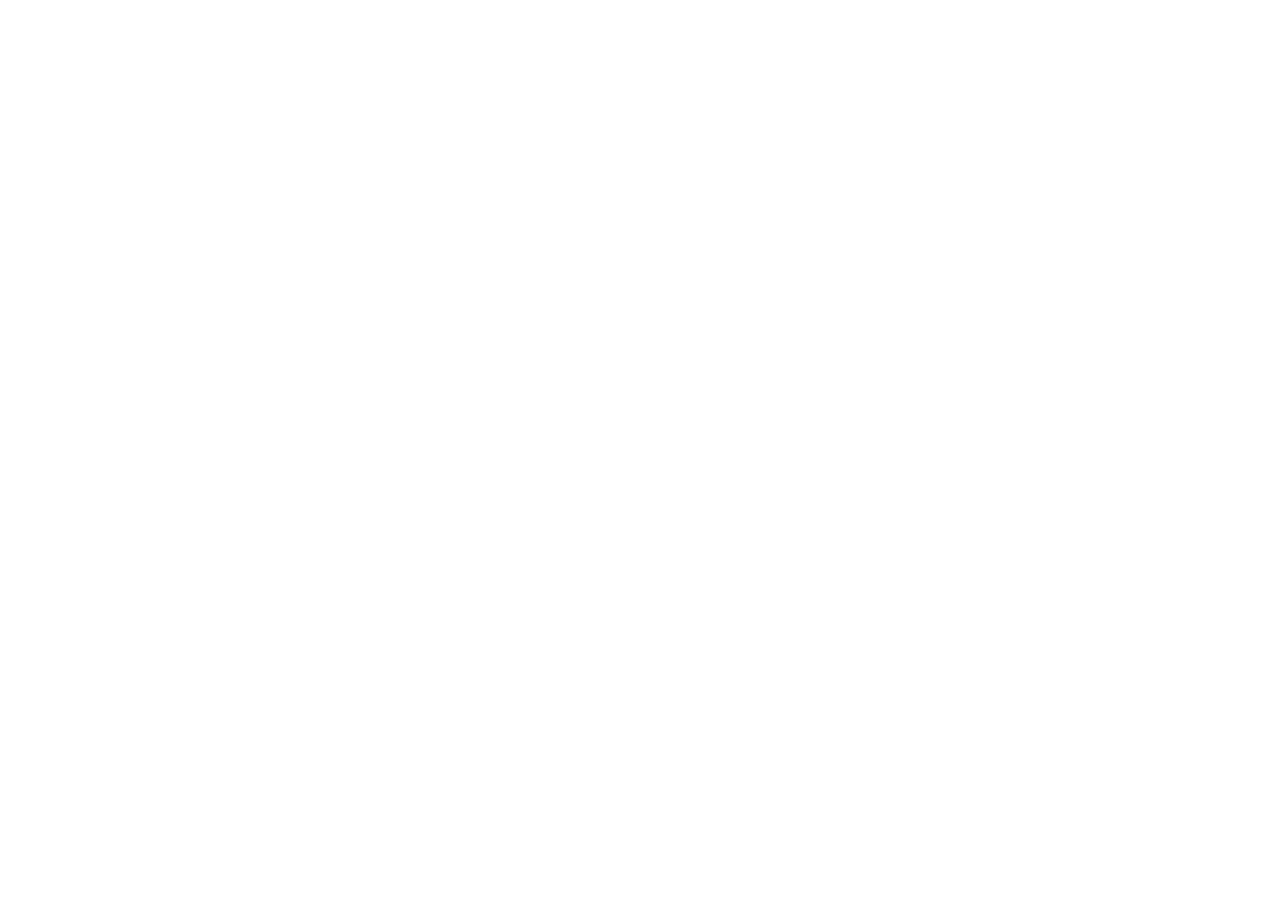
==== index.html @ 0bdcd592 "Add root redirect to sms.barrettvelker.com" ====
<!doctype html>
<html lang="en">
  <head>
    <meta charset="utf-8">
    <meta http-equiv="refresh" content="0; url=https://sms.barrettvelker.com/">
    <meta name="viewport" content="width=device-width, initial-scale=1">
    <title>Barrett Velker</title>
    <script>
      location.replace("https://sms.barrettvelker.com/");
    </script>
  </head>
  <body>
    <p><a href="https://sms.barrettvelker.com/">Continue to sms.barrettvelker.com</a></p>
  </body>
</html>
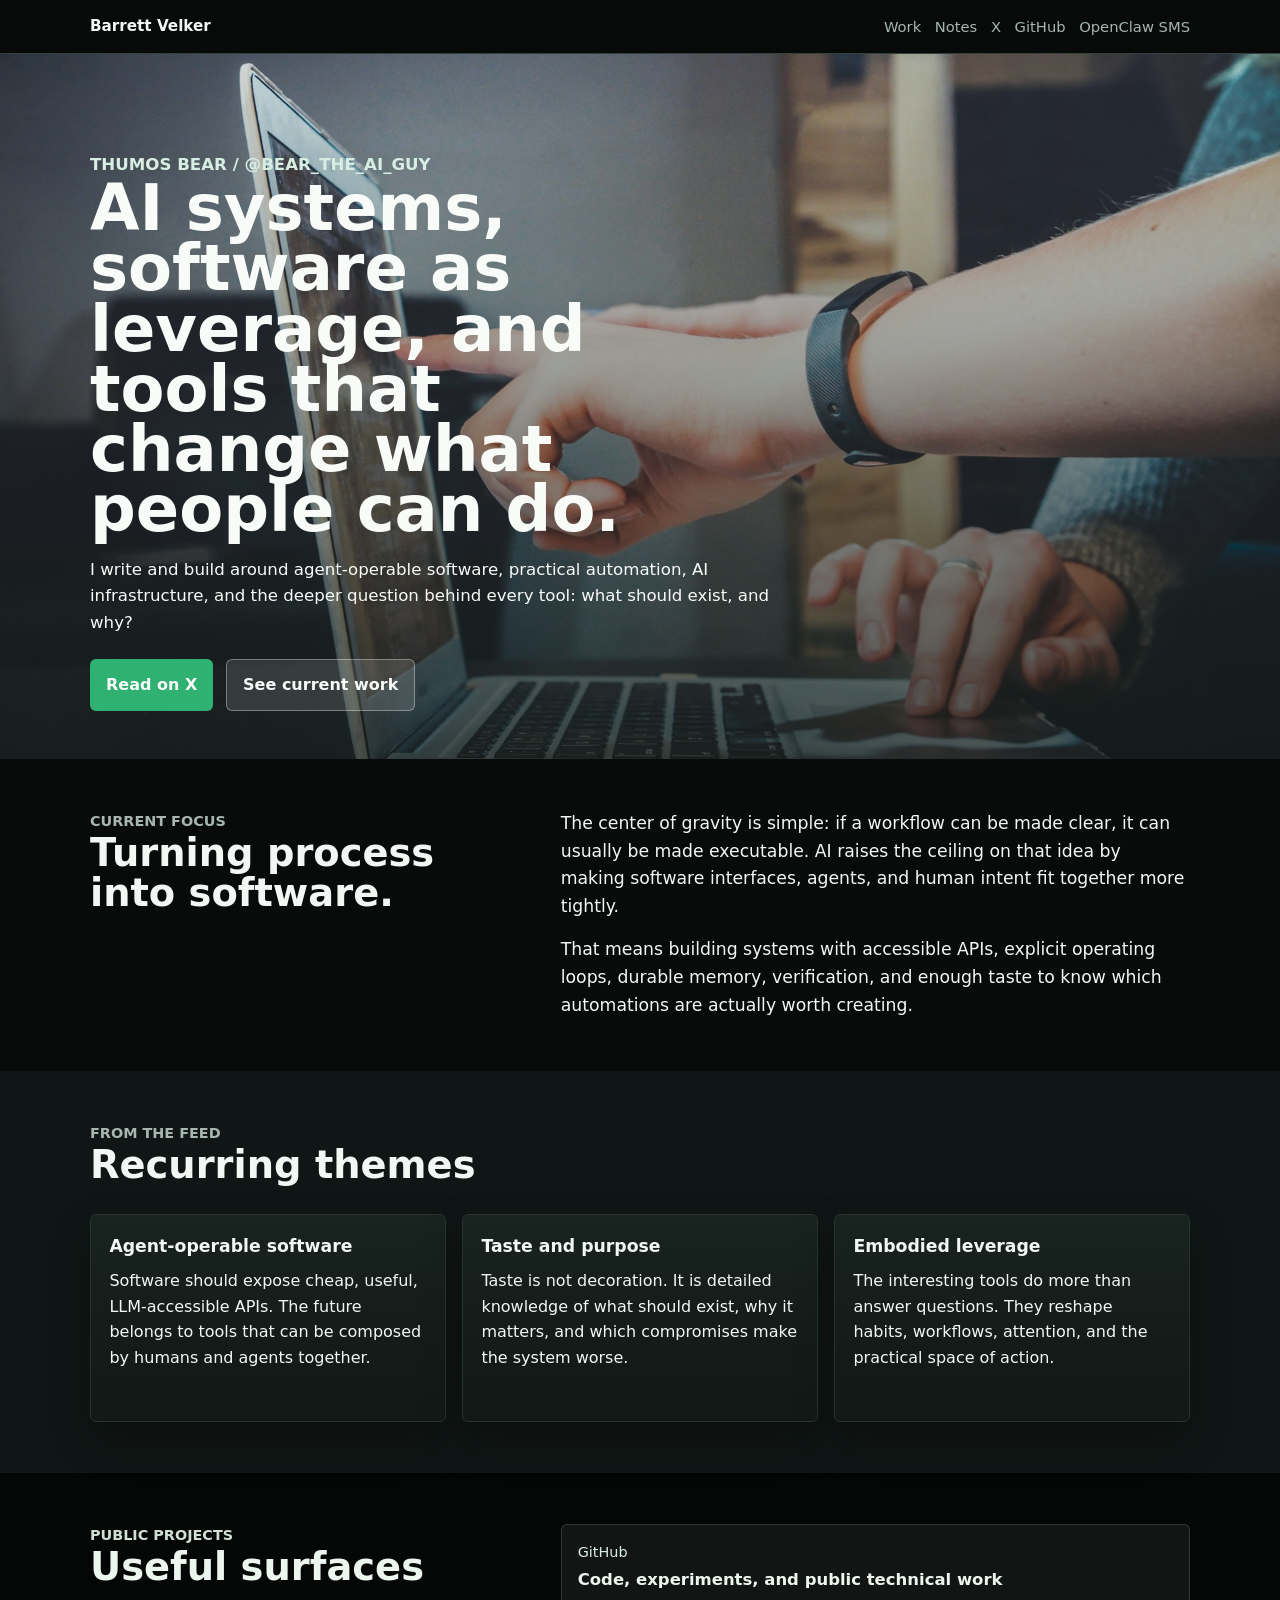
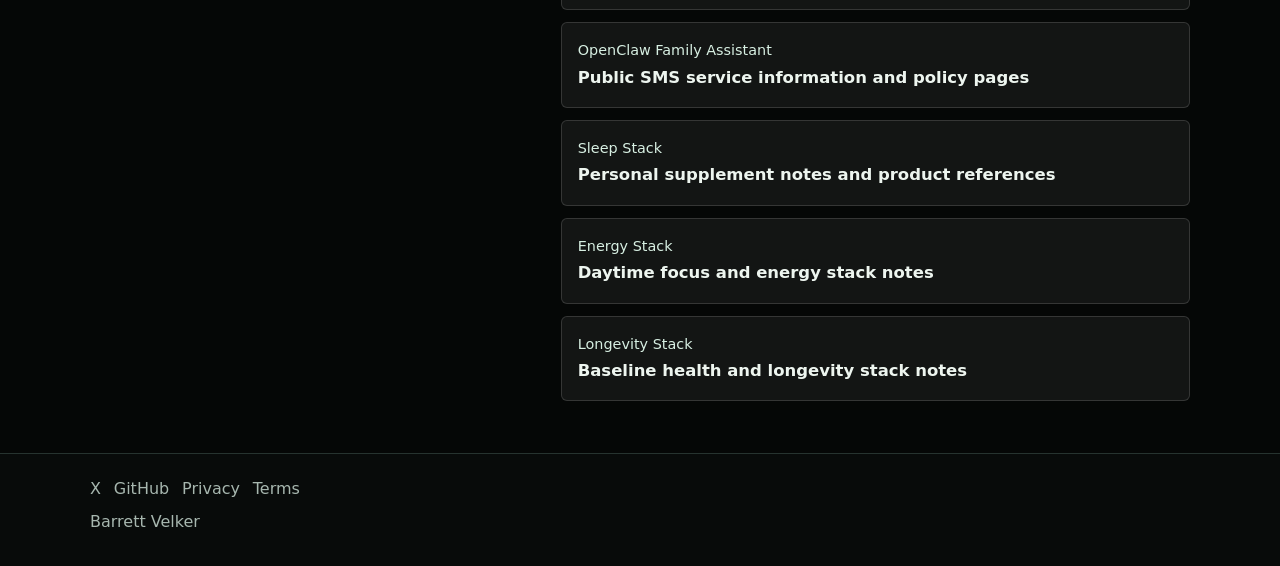
==== commit 92fb8aa8: "Add dark personal homepage" ====
--- a/index.html
+++ b/index.html
@@ -1,15 +1,145 @@
-<!doctype html>
+<!DOCTYPE html>
 <html lang="en">
   <head>
-    <meta charset="utf-8">
-    <meta http-equiv="refresh" content="0; url=https://sms.barrettvelker.com/">
-    <meta name="viewport" content="width=device-width, initial-scale=1">
+    <meta charset="utf-8" />
+    <meta name="viewport" content="width=device-width, initial-scale=1" />
     <title>Barrett Velker</title>
-    <script>
-      location.replace("https://sms.barrettvelker.com/");
-    </script>
+    <meta
+      name="description"
+      content="Barrett Velker writes and builds around AI systems, agent-operable software, practical automation, and the human consequences of new tools."
+    />
+    <link rel="stylesheet" href="./styles.css" />
   </head>
-  <body>
-    <p><a href="https://sms.barrettvelker.com/">Continue to sms.barrettvelker.com</a></p>
+  <body class="home-page">
+    <header class="site-header">
+      <div class="bar">
+        <a class="brand" href="./index.html">Barrett Velker</a>
+        <nav class="nav" aria-label="Primary">
+          <a href="#work">Work</a>
+          <a href="#notes">Notes</a>
+          <a href="https://x.com/Bear_the_AI_guy">X</a>
+          <a href="https://github.com/BearThreat">GitHub</a>
+          <a href="https://sms.barrettvelker.com/">OpenClaw SMS</a>
+        </nav>
+      </div>
+    </header>
+
+    <main>
+      <section class="home-hero">
+        <div class="home-hero-inner">
+          <p class="eyebrow">Thumos Bear / @Bear_the_AI_guy</p>
+          <h1>AI systems, software as leverage, and tools that change what people can do.</h1>
+          <p>
+            I write and build around agent-operable software, practical
+            automation, AI infrastructure, and the deeper question behind every
+            tool: what should exist, and why?
+          </p>
+          <div class="hero-actions">
+            <a class="button" href="https://x.com/Bear_the_AI_guy">Read on X</a>
+            <a class="button secondary" href="#work">See current work</a>
+          </div>
+        </div>
+      </section>
+
+      <section class="section" id="work">
+        <div class="inner split">
+          <div class="section-head">
+            <p class="eyebrow muted-eyebrow">Current Focus</p>
+            <h2>Turning process into software.</h2>
+          </div>
+          <div class="lede">
+            <p>
+              The center of gravity is simple: if a workflow can be made clear,
+              it can usually be made executable. AI raises the ceiling on that
+              idea by making software interfaces, agents, and human intent fit
+              together more tightly.
+            </p>
+            <p>
+              That means building systems with accessible APIs, explicit
+              operating loops, durable memory, verification, and enough taste to
+              know which automations are actually worth creating.
+            </p>
+          </div>
+        </div>
+      </section>
+
+      <section class="section alt" id="notes">
+        <div class="inner">
+          <div class="section-head">
+            <p class="eyebrow muted-eyebrow">From The Feed</p>
+            <h2>Recurring themes</h2>
+          </div>
+          <div class="grid-3">
+            <article class="panel feature-panel">
+              <h3>Agent-operable software</h3>
+              <p>
+                Software should expose cheap, useful, LLM-accessible APIs. The
+                future belongs to tools that can be composed by humans and
+                agents together.
+              </p>
+            </article>
+            <article class="panel feature-panel">
+              <h3>Taste and purpose</h3>
+              <p>
+                Taste is not decoration. It is detailed knowledge of what
+                should exist, why it matters, and which compromises make the
+                system worse.
+              </p>
+            </article>
+            <article class="panel feature-panel">
+              <h3>Embodied leverage</h3>
+              <p>
+                The interesting tools do more than answer questions. They
+                reshape habits, workflows, attention, and the practical space of
+                action.
+              </p>
+            </article>
+          </div>
+        </div>
+      </section>
+
+      <section class="section dark">
+        <div class="inner split">
+          <div class="section-head">
+            <p class="eyebrow">Public Projects</p>
+            <h2>Useful surfaces</h2>
+          </div>
+          <div class="link-list">
+            <a href="https://github.com/BearThreat">
+              <span>GitHub</span>
+              <strong>Code, experiments, and public technical work</strong>
+            </a>
+            <a href="https://sms.barrettvelker.com/">
+              <span>OpenClaw Family Assistant</span>
+              <strong>Public SMS service information and policy pages</strong>
+            </a>
+            <a href="./sleep-stack.html">
+              <span>Sleep Stack</span>
+              <strong>Personal supplement notes and product references</strong>
+            </a>
+            <a href="./energy-stack.html">
+              <span>Energy Stack</span>
+              <strong>Daytime focus and energy stack notes</strong>
+            </a>
+            <a href="./longevity-stack.html">
+              <span>Longevity Stack</span>
+              <strong>Baseline health and longevity stack notes</strong>
+            </a>
+          </div>
+        </div>
+      </section>
+    </main>
+
+    <footer class="footer">
+      <div class="inner footer-copy">
+        <div class="footer-links">
+          <a href="https://x.com/Bear_the_AI_guy">X</a>
+          <a href="https://github.com/BearThreat">GitHub</a>
+          <a href="https://sms.barrettvelker.com/privacy.html">Privacy</a>
+          <a href="https://sms.barrettvelker.com/terms.html">Terms</a>
+        </div>
+        <div>Barrett Velker</div>
+      </div>
+    </footer>
   </body>
 </html>
--- a/styles.css
+++ b/styles.css
@@ -0,0 +1,566 @@
+:root {
+  color-scheme: light;
+  --bg: #f4f7f4;
+  --surface: #ffffff;
+  --ink: #1b241f;
+  --muted: #55635b;
+  --line: #d7e0d9;
+  --accent: #2d6a4f;
+  --accent-2: #8f2d56;
+  --accent-3: #cde8dc;
+  --shadow: 0 16px 36px rgba(27, 36, 31, 0.08);
+  --radius: 6px;
+  --max: 1100px;
+}
+
+* {
+  box-sizing: border-box;
+}
+
+html {
+  scroll-behavior: smooth;
+}
+
+body {
+  margin: 0;
+  font-family: Inter, ui-sans-serif, system-ui, -apple-system, BlinkMacSystemFont, "Segoe UI", sans-serif;
+  color: var(--ink);
+  background: var(--bg);
+  line-height: 1.6;
+}
+
+body.home-page {
+  color-scheme: dark;
+  --bg: #080b0a;
+  --surface: #111716;
+  --ink: #f3f7f4;
+  --muted: #a7b7af;
+  --line: #26332f;
+  --accent: #2fb172;
+  --accent-2: #d27a9e;
+  --accent-3: #18372b;
+  --shadow: 0 18px 40px rgba(0, 0, 0, 0.28);
+}
+
+a {
+  color: inherit;
+}
+
+img {
+  display: block;
+  max-width: 100%;
+}
+
+.site-header {
+  position: sticky;
+  top: 0;
+  z-index: 30;
+  background: rgba(244, 247, 244, 0.92);
+  backdrop-filter: blur(14px);
+  border-bottom: 1px solid rgba(215, 224, 217, 0.88);
+}
+
+.home-page .site-header {
+  background: rgba(8, 11, 10, 0.88);
+  border-bottom-color: rgba(69, 87, 80, 0.7);
+}
+
+.bar {
+  width: min(100% - 2rem, var(--max));
+  margin: 0 auto;
+  display: flex;
+  align-items: center;
+  justify-content: space-between;
+  gap: 1rem;
+  padding: 0.9rem 0;
+}
+
+.brand {
+  font-size: 0.95rem;
+  font-weight: 700;
+  text-decoration: none;
+}
+
+.nav {
+  display: flex;
+  flex-wrap: wrap;
+  justify-content: flex-end;
+  gap: 0.85rem;
+  font-size: 0.92rem;
+}
+
+.nav a {
+  text-decoration: none;
+  color: var(--muted);
+}
+
+.home-page .nav a:hover,
+.home-page .brand:hover,
+.home-page .footer-links a:hover {
+  color: #ffffff;
+}
+
+.hero {
+  position: relative;
+  min-height: 54vh;
+  display: flex;
+  align-items: end;
+  background:
+    linear-gradient(180deg, rgba(16, 26, 21, 0.18), rgba(16, 26, 21, 0.68)),
+    url("https://images.unsplash.com/photo-1516321318423-f06f85e504b3?auto=format&fit=crop&w=1600&q=80") center/cover no-repeat;
+  color: #f8fbf8;
+}
+
+.home-hero {
+  position: relative;
+  min-height: 72vh;
+  display: flex;
+  align-items: end;
+  color: #f9fbf8;
+  background:
+    linear-gradient(180deg, rgba(14, 22, 18, 0.12), rgba(14, 22, 18, 0.72)),
+    url("./assets/home-ai-workbench.jpg") center/cover no-repeat;
+}
+
+.home-hero-inner {
+  width: min(100% - 2rem, var(--max));
+  margin: 0 auto;
+  padding: 5rem 0 3rem;
+}
+
+.home-hero h1 {
+  max-width: 13ch;
+  margin: 0;
+  font-size: clamp(2.35rem, 5vw, 5rem);
+  line-height: 0.94;
+}
+
+.home-hero p {
+  max-width: 44rem;
+  margin: 1.1rem 0 0;
+  font-size: clamp(1rem, 1.3vw, 1.2rem);
+}
+
+.hero-inner {
+  width: min(100% - 2rem, var(--max));
+  margin: 0 auto;
+  padding: 4.5rem 0 2.2rem;
+}
+
+.eyebrow {
+  margin: 0 0 0.5rem;
+  font-size: 0.9rem;
+  font-weight: 700;
+  letter-spacing: 0;
+  text-transform: uppercase;
+  color: #d7efe2;
+}
+
+.muted-eyebrow {
+  color: var(--accent-2);
+}
+
+.hero h1,
+.page-hero h1 {
+  margin: 0;
+  max-width: 12ch;
+  font-size: clamp(2.2rem, 5vw, 4.4rem);
+  line-height: 0.95;
+}
+
+.hero p,
+.page-hero p {
+  max-width: 48rem;
+  margin: 1rem 0 0;
+  font-size: clamp(1rem, 1.3vw, 1.18rem);
+}
+
+.hero-actions,
+.inline-links,
+.footer-links {
+  display: flex;
+  flex-wrap: wrap;
+  gap: 0.8rem;
+}
+
+.hero-actions,
+.inline-links {
+  margin-top: 1.4rem;
+}
+
+.button,
+.text-link {
+  display: inline-flex;
+  align-items: center;
+  justify-content: center;
+  min-height: 2.8rem;
+  padding: 0.75rem 1rem;
+  border-radius: var(--radius);
+  text-decoration: none;
+  font-weight: 700;
+}
+
+.button {
+  background: var(--accent);
+  color: #f8fbf8;
+}
+
+.button.secondary {
+  background: rgba(255, 255, 255, 0.12);
+  border: 1px solid rgba(255, 255, 255, 0.35);
+  color: #f8fbf8;
+}
+
+.text-link {
+  padding-inline: 0;
+  min-height: auto;
+  color: var(--accent);
+}
+
+.section {
+  padding: 3.2rem 0;
+}
+
+.home-page .section {
+  background: #080b0a;
+}
+
+.section.alt {
+  background: #ebf1ec;
+}
+
+.home-page .section.alt {
+  background: #101615;
+}
+
+.section.dark {
+  background: #15211b;
+  color: #edf5ef;
+}
+
+.home-page .section.dark {
+  background: #050706;
+}
+
+.inner {
+  width: min(100% - 2rem, var(--max));
+  margin: 0 auto;
+}
+
+.section-head {
+  max-width: 50rem;
+  margin-bottom: 1.8rem;
+}
+
+.section-head h2 {
+  margin: 0 0 0.55rem;
+  font-size: clamp(1.65rem, 3vw, 2.5rem);
+  line-height: 1.05;
+}
+
+.section-head p {
+  margin: 0;
+  color: var(--muted);
+}
+
+.split {
+  display: grid;
+  grid-template-columns: minmax(0, 0.8fr) minmax(0, 1.2fr);
+  gap: clamp(1.5rem, 4vw, 4rem);
+  align-items: start;
+}
+
+.lede {
+  display: grid;
+  gap: 1rem;
+  font-size: 1.08rem;
+}
+
+.lede p {
+  margin: 0;
+}
+
+.dark .section-head p,
+.dark p,
+.dark li {
+  color: #d1dfd5;
+}
+
+.grid-3,
+.grid-2 {
+  display: grid;
+  gap: 1rem;
+}
+
+.grid-3 {
+  grid-template-columns: repeat(3, minmax(0, 1fr));
+}
+
+.grid-2 {
+  grid-template-columns: repeat(2, minmax(0, 1fr));
+}
+
+.panel {
+  background: var(--surface);
+  border: 1px solid var(--line);
+  border-radius: var(--radius);
+  padding: 1.15rem;
+  box-shadow: var(--shadow);
+}
+
+.home-page .panel {
+  background: linear-gradient(180deg, rgba(25, 35, 32, 0.96), rgba(17, 24, 22, 0.96));
+}
+
+.dark .panel {
+  background: rgba(255, 255, 255, 0.06);
+  border-color: rgba(255, 255, 255, 0.12);
+  box-shadow: none;
+}
+
+.panel h3 {
+  margin: 0 0 0.45rem;
+  font-size: 1.08rem;
+}
+
+.feature-panel {
+  min-height: 13rem;
+}
+
+.panel p,
+.panel ul {
+  margin: 0;
+}
+
+.panel ul {
+  padding-left: 1.1rem;
+}
+
+.callout {
+  padding: 1rem 1.1rem;
+  border-left: 4px solid var(--accent-2);
+  background: rgba(143, 45, 86, 0.08);
+  border-radius: var(--radius);
+}
+
+.section-callout {
+  margin-top: 1rem;
+}
+
+.checklist {
+  list-style: none;
+  padding: 0;
+  margin: 0;
+  display: grid;
+  gap: 0.7rem;
+}
+
+.checklist li {
+  padding-left: 1.7rem;
+  position: relative;
+}
+
+.checklist li::before {
+  content: "•";
+  position: absolute;
+  left: 0.45rem;
+  top: 0;
+  color: var(--accent);
+  font-weight: 800;
+}
+
+.footer {
+  border-top: 1px solid var(--line);
+  padding: 1.4rem 0 2rem;
+  color: var(--muted);
+}
+
+.home-page .footer {
+  background: #080b0a;
+}
+
+.footer-copy {
+  display: grid;
+  gap: 0.45rem;
+}
+
+.footer-links a {
+  text-decoration: none;
+}
+
+.fine-print {
+  font-size: 0.92rem;
+}
+
+.link-list {
+  display: grid;
+  gap: 0.75rem;
+}
+
+.link-list a {
+  display: grid;
+  gap: 0.15rem;
+  padding: 1rem;
+  color: #edf5ef;
+  text-decoration: none;
+  border: 1px solid rgba(255, 255, 255, 0.14);
+  border-radius: var(--radius);
+  background: rgba(255, 255, 255, 0.06);
+}
+
+.link-list span {
+  color: #d7efe2;
+  font-size: 0.9rem;
+}
+
+.link-list strong {
+  font-size: 1.03rem;
+}
+
+.page-hero {
+  padding: 4rem 0 2rem;
+  background: linear-gradient(180deg, #dbece2 0%, #f4f7f4 100%);
+}
+
+.copy {
+  width: min(100% - 2rem, 860px);
+  margin: 0 auto 3rem;
+}
+
+.page-meta {
+  font-size: 0.95rem;
+  color: var(--muted);
+}
+
+.copy h2 {
+  margin: 2rem 0 0.75rem;
+  font-size: 1.4rem;
+  line-height: 1.1;
+}
+
+.copy p,
+.copy li {
+  color: var(--ink);
+}
+
+.copy ul {
+  padding-left: 1.15rem;
+}
+
+.stack-table-wrap {
+  width: 100%;
+  overflow-x: auto;
+  border: 1px solid var(--line);
+  border-radius: var(--radius);
+  background: var(--surface);
+  box-shadow: var(--shadow);
+}
+
+.stack-table {
+  width: 100%;
+  min-width: 640px;
+  border-collapse: collapse;
+}
+
+.stack-table th,
+.stack-table td {
+  padding: 0.8rem 0.9rem;
+  border-bottom: 1px solid var(--line);
+  text-align: left;
+  vertical-align: top;
+}
+
+.stack-table th {
+  color: var(--muted);
+  font-size: 0.9rem;
+}
+
+.stack-table tr:last-child td {
+  border-bottom: 0;
+}
+
+.stack-table a,
+.copy a {
+  color: var(--accent);
+  font-weight: 700;
+}
+
+.form-shell {
+  display: grid;
+  gap: 0.9rem;
+  padding: 1.2rem;
+  border: 1px solid var(--line);
+  border-radius: var(--radius);
+  background: var(--surface);
+  box-shadow: var(--shadow);
+}
+
+.field-group {
+  display: grid;
+  gap: 0.4rem;
+}
+
+.field-group label,
+.checkbox-row {
+  font-weight: 600;
+}
+
+.field-group input,
+.field-group textarea {
+  width: 100%;
+  padding: 0.8rem 0.9rem;
+  font: inherit;
+  color: var(--ink);
+  border: 1px solid var(--line);
+  border-radius: var(--radius);
+  background: #fbfdfb;
+}
+
+.checkbox-row {
+  display: flex;
+  gap: 0.75rem;
+  align-items: start;
+  padding: 0.95rem 1rem;
+  border: 1px solid var(--line);
+  border-radius: var(--radius);
+  background: #f6faf7;
+}
+
+.checkbox-row input {
+  margin-top: 0.22rem;
+}
+
+.hint {
+  margin: 0;
+  font-size: 0.92rem;
+  color: var(--muted);
+}
+
+@media (max-width: 820px) {
+  .grid-3,
+  .grid-2,
+  .split {
+    grid-template-columns: 1fr;
+  }
+
+  .bar {
+    align-items: start;
+    flex-direction: column;
+  }
+
+  .nav {
+    justify-content: start;
+  }
+
+  .hero {
+    min-height: 48vh;
+  }
+
+  .home-hero {
+    min-height: 68vh;
+  }
+
+  .hero-inner {
+    padding-top: 3.75rem;
+  }
+}
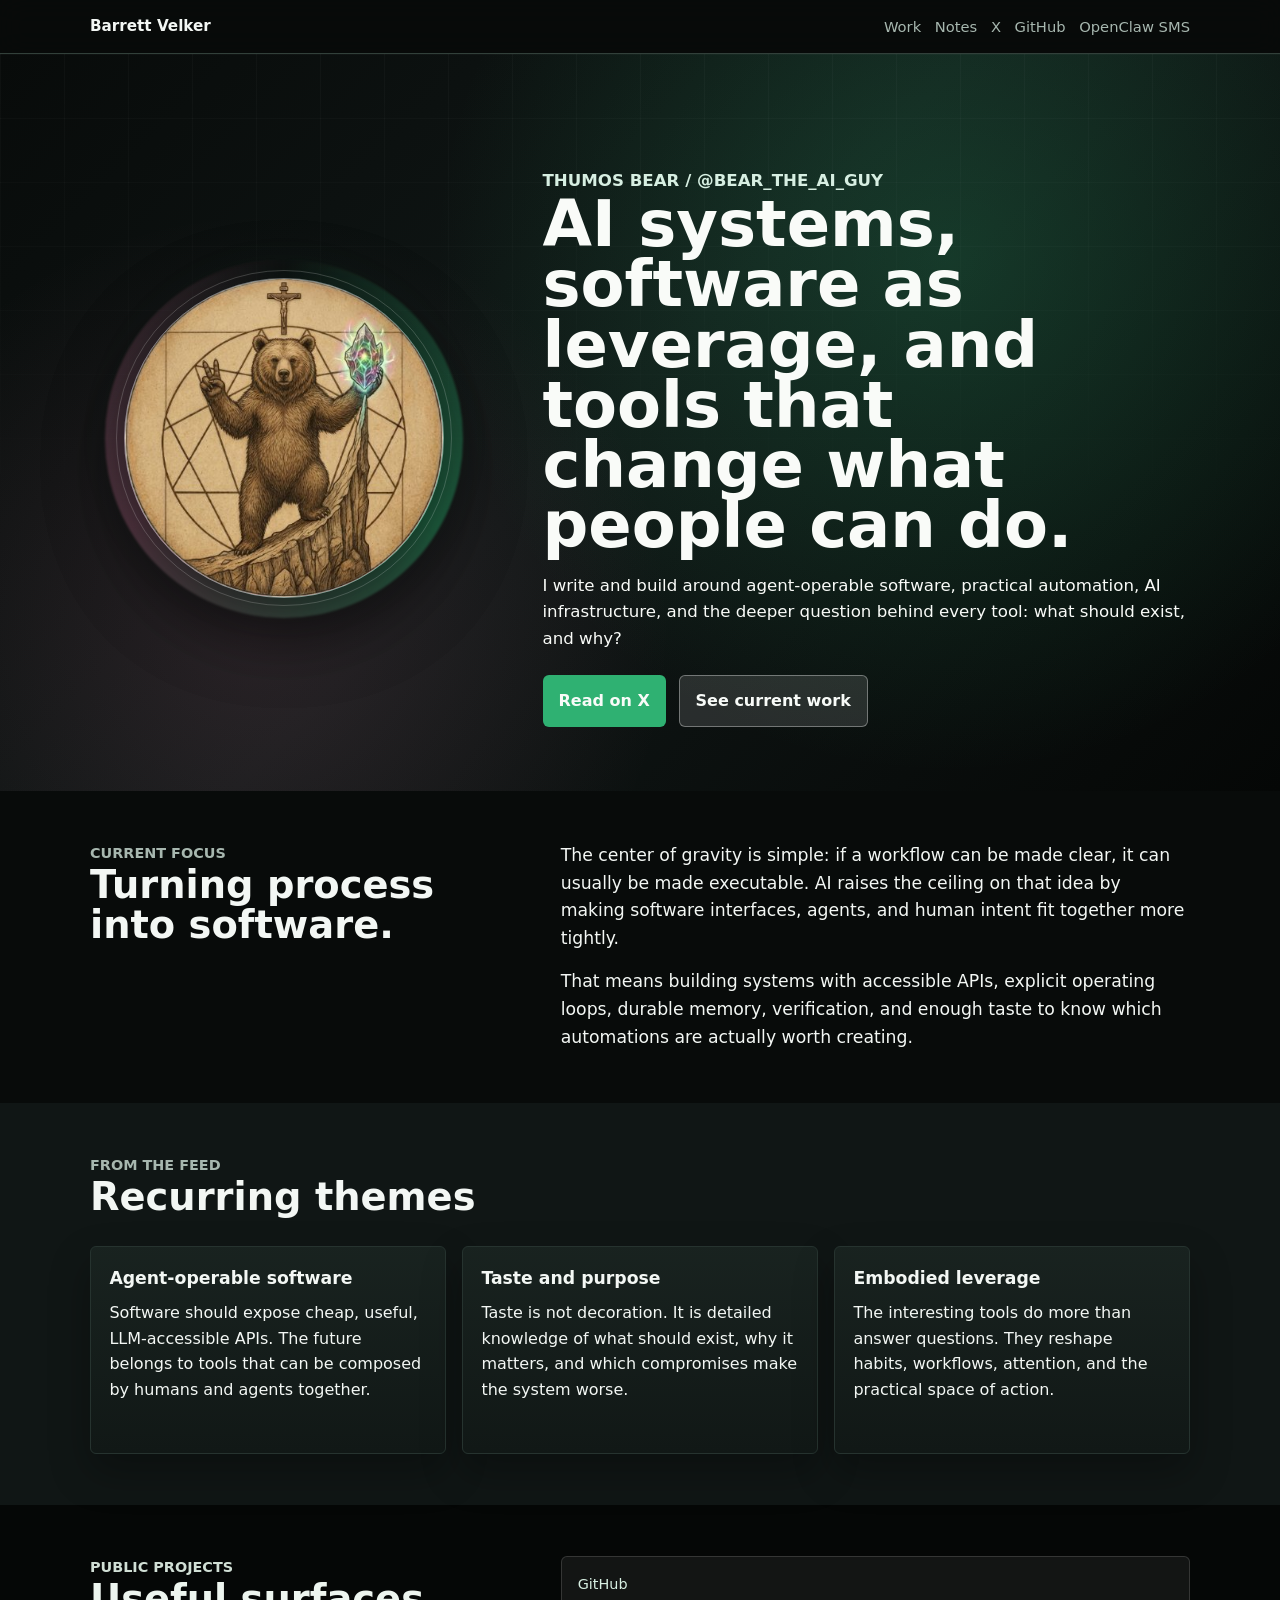
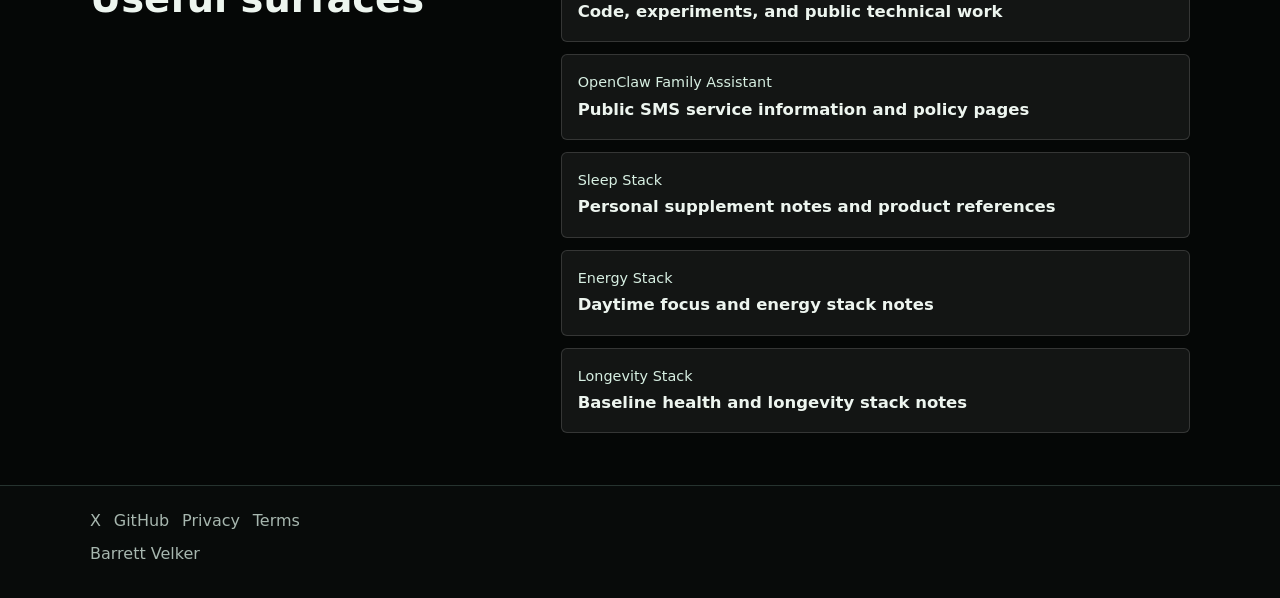
==== commit b8fc121f: "Replace hero image with animated profile avatar" ====
--- a/index.html
+++ b/index.html
@@ -8,6 +8,7 @@
       name="description"
       content="Barrett Velker writes and builds around AI systems, agent-operable software, practical automation, and the human consequences of new tools."
     />
+    <link rel="canonical" href="https://barrettvelker.com/" />
     <link rel="stylesheet" href="./styles.css" />
   </head>
   <body class="home-page">
@@ -27,16 +28,31 @@
     <main>
       <section class="home-hero">
         <div class="home-hero-inner">
-          <p class="eyebrow">Thumos Bear / @Bear_the_AI_guy</p>
-          <h1>AI systems, software as leverage, and tools that change what people can do.</h1>
-          <p>
-            I write and build around agent-operable software, practical
-            automation, AI infrastructure, and the deeper question behind every
-            tool: what should exist, and why?
-          </p>
-          <div class="hero-actions">
-            <a class="button" href="https://x.com/Bear_the_AI_guy">Read on X</a>
-            <a class="button secondary" href="#work">See current work</a>
+          <div class="profile-orb" aria-label="Profile image transforming into X avatar">
+            <img
+              class="profile-orb-face"
+              src="./assets/profile-higher-quality-alt-2.jpeg"
+              alt="Barrett Velker profile photo"
+            />
+            <img
+              class="profile-orb-avatar"
+              src="./assets/x-profile-avatar.jpg"
+              alt="Thumos Bear X avatar"
+            />
+            <div class="profile-orb-ring" aria-hidden="true"></div>
+          </div>
+          <div class="hero-copy">
+            <p class="eyebrow">Thumos Bear / @Bear_the_AI_guy</p>
+            <h1>AI systems, software as leverage, and tools that change what people can do.</h1>
+            <p>
+              I write and build around agent-operable software, practical
+              automation, AI infrastructure, and the deeper question behind every
+              tool: what should exist, and why?
+            </p>
+            <div class="hero-actions">
+              <a class="button" href="https://x.com/Bear_the_AI_guy">Read on X</a>
+              <a class="button secondary" href="#work">See current work</a>
+            </div>
           </div>
         </div>
       </section>
--- a/styles.css
+++ b/styles.css
@@ -113,23 +113,43 @@
 
 .home-hero {
   position: relative;
-  min-height: 72vh;
+  min-height: 78vh;
   display: flex;
-  align-items: end;
+  align-items: center;
+  overflow: hidden;
   color: #f9fbf8;
   background:
-    linear-gradient(180deg, rgba(14, 22, 18, 0.12), rgba(14, 22, 18, 0.72)),
-    url("./assets/home-ai-workbench.jpg") center/cover no-repeat;
+    radial-gradient(circle at 74% 28%, rgba(47, 177, 114, 0.24), transparent 32rem),
+    radial-gradient(circle at 20% 78%, rgba(210, 122, 158, 0.14), transparent 26rem),
+    linear-gradient(135deg, #080b0a 0%, #101716 48%, #050706 100%);
+}
+
+.home-hero::before {
+  content: "";
+  position: absolute;
+  inset: 0;
+  pointer-events: none;
+  background-image:
+    linear-gradient(rgba(255, 255, 255, 0.045) 1px, transparent 1px),
+    linear-gradient(90deg, rgba(255, 255, 255, 0.045) 1px, transparent 1px);
+  background-size: 4rem 4rem;
+  mask-image: linear-gradient(180deg, rgba(0, 0, 0, 0.65), transparent 72%);
 }
 
 .home-hero-inner {
   width: min(100% - 2rem, var(--max));
   margin: 0 auto;
-  padding: 5rem 0 3rem;
+  padding: 6rem 0 4rem;
+  display: grid;
+  grid-template-columns: minmax(14rem, 0.75fr) minmax(0, 1.25fr);
+  gap: clamp(1.8rem, 5vw, 5rem);
+  align-items: center;
+  position: relative;
+  z-index: 1;
 }
 
 .home-hero h1 {
-  max-width: 13ch;
+  max-width: 14ch;
   margin: 0;
   font-size: clamp(2.35rem, 5vw, 5rem);
   line-height: 0.94;
@@ -139,6 +159,69 @@
   max-width: 44rem;
   margin: 1.1rem 0 0;
   font-size: clamp(1rem, 1.3vw, 1.2rem);
+}
+
+.profile-orb {
+  --orb-size: clamp(13rem, 28vw, 20rem);
+  position: relative;
+  width: var(--orb-size);
+  aspect-ratio: 1;
+  justify-self: center;
+  border-radius: 50%;
+  isolation: isolate;
+}
+
+.profile-orb::before,
+.profile-orb::after {
+  content: "";
+  position: absolute;
+  inset: -1.2rem;
+  border-radius: 50%;
+  z-index: -1;
+}
+
+.profile-orb::before {
+  background:
+    conic-gradient(from 0deg, rgba(47, 177, 114, 0), rgba(47, 177, 114, 0.62), rgba(210, 122, 158, 0.42), rgba(47, 177, 114, 0));
+  filter: blur(1px);
+  animation: orb-spin 7s linear infinite;
+}
+
+.profile-orb::after {
+  inset: -2.4rem;
+  background: radial-gradient(circle, rgba(47, 177, 114, 0.22), transparent 66%);
+  filter: blur(18px);
+}
+
+.profile-orb img {
+  position: absolute;
+  inset: 0;
+  width: 100%;
+  height: 100%;
+  object-fit: cover;
+  border-radius: 50%;
+  border: 1px solid rgba(255, 255, 255, 0.22);
+  box-shadow: 0 26px 80px rgba(0, 0, 0, 0.45);
+}
+
+.profile-orb-face {
+  animation: face-to-avatar 8s ease-in-out infinite alternate;
+}
+
+.profile-orb-avatar {
+  animation: avatar-from-face 8s ease-in-out infinite alternate;
+}
+
+.profile-orb-ring {
+  position: absolute;
+  inset: -0.5rem;
+  border: 1px solid rgba(255, 255, 255, 0.18);
+  border-radius: 50%;
+  animation: ring-pulse 8s ease-in-out infinite alternate;
+}
+
+.hero-copy {
+  max-width: 48rem;
 }
 
 .hero-inner {
@@ -417,6 +500,57 @@
   font-size: 1.03rem;
 }
 
+@keyframes face-to-avatar {
+  0%,
+  36% {
+    opacity: 1;
+    transform: scale(1);
+    filter: saturate(1.04) contrast(1.04);
+  }
+
+  70%,
+  100% {
+    opacity: 0;
+    transform: scale(0.985) rotate(-2deg);
+    filter: saturate(0.82) contrast(1.12);
+  }
+}
+
+@keyframes avatar-from-face {
+  0%,
+  38% {
+    opacity: 0;
+    transform: scale(1.045) rotate(3deg);
+    filter: saturate(0.7) blur(2px);
+  }
+
+  72%,
+  100% {
+    opacity: 1;
+    transform: scale(1);
+    filter: saturate(1.08) blur(0);
+  }
+}
+
+@keyframes ring-pulse {
+  0%,
+  35% {
+    transform: scale(1);
+    opacity: 0.42;
+  }
+
+  100% {
+    transform: scale(1.075);
+    opacity: 0.85;
+  }
+}
+
+@keyframes orb-spin {
+  to {
+    transform: rotate(1turn);
+  }
+}
+
 .page-hero {
   padding: 4rem 0 2rem;
   background: linear-gradient(180deg, #dbece2 0%, #f4f7f4 100%);
@@ -539,7 +673,8 @@
 @media (max-width: 820px) {
   .grid-3,
   .grid-2,
-  .split {
+  .split,
+  .home-hero-inner {
     grid-template-columns: 1fr;
   }
 
@@ -557,10 +692,36 @@
   }
 
   .home-hero {
-    min-height: 68vh;
+    min-height: 82vh;
+  }
+
+  .home-hero-inner {
+    gap: 1.7rem;
+    padding: 4.4rem 0 3.1rem;
+  }
+
+  .profile-orb {
+    --orb-size: clamp(10rem, 52vw, 14rem);
   }
 
   .hero-inner {
     padding-top: 3.75rem;
   }
 }
+
+@media (prefers-reduced-motion: reduce) {
+  .profile-orb::before,
+  .profile-orb-face,
+  .profile-orb-avatar,
+  .profile-orb-ring {
+    animation: none;
+  }
+
+  .profile-orb-face {
+    opacity: 1;
+  }
+
+  .profile-orb-avatar {
+    opacity: 0;
+  }
+}
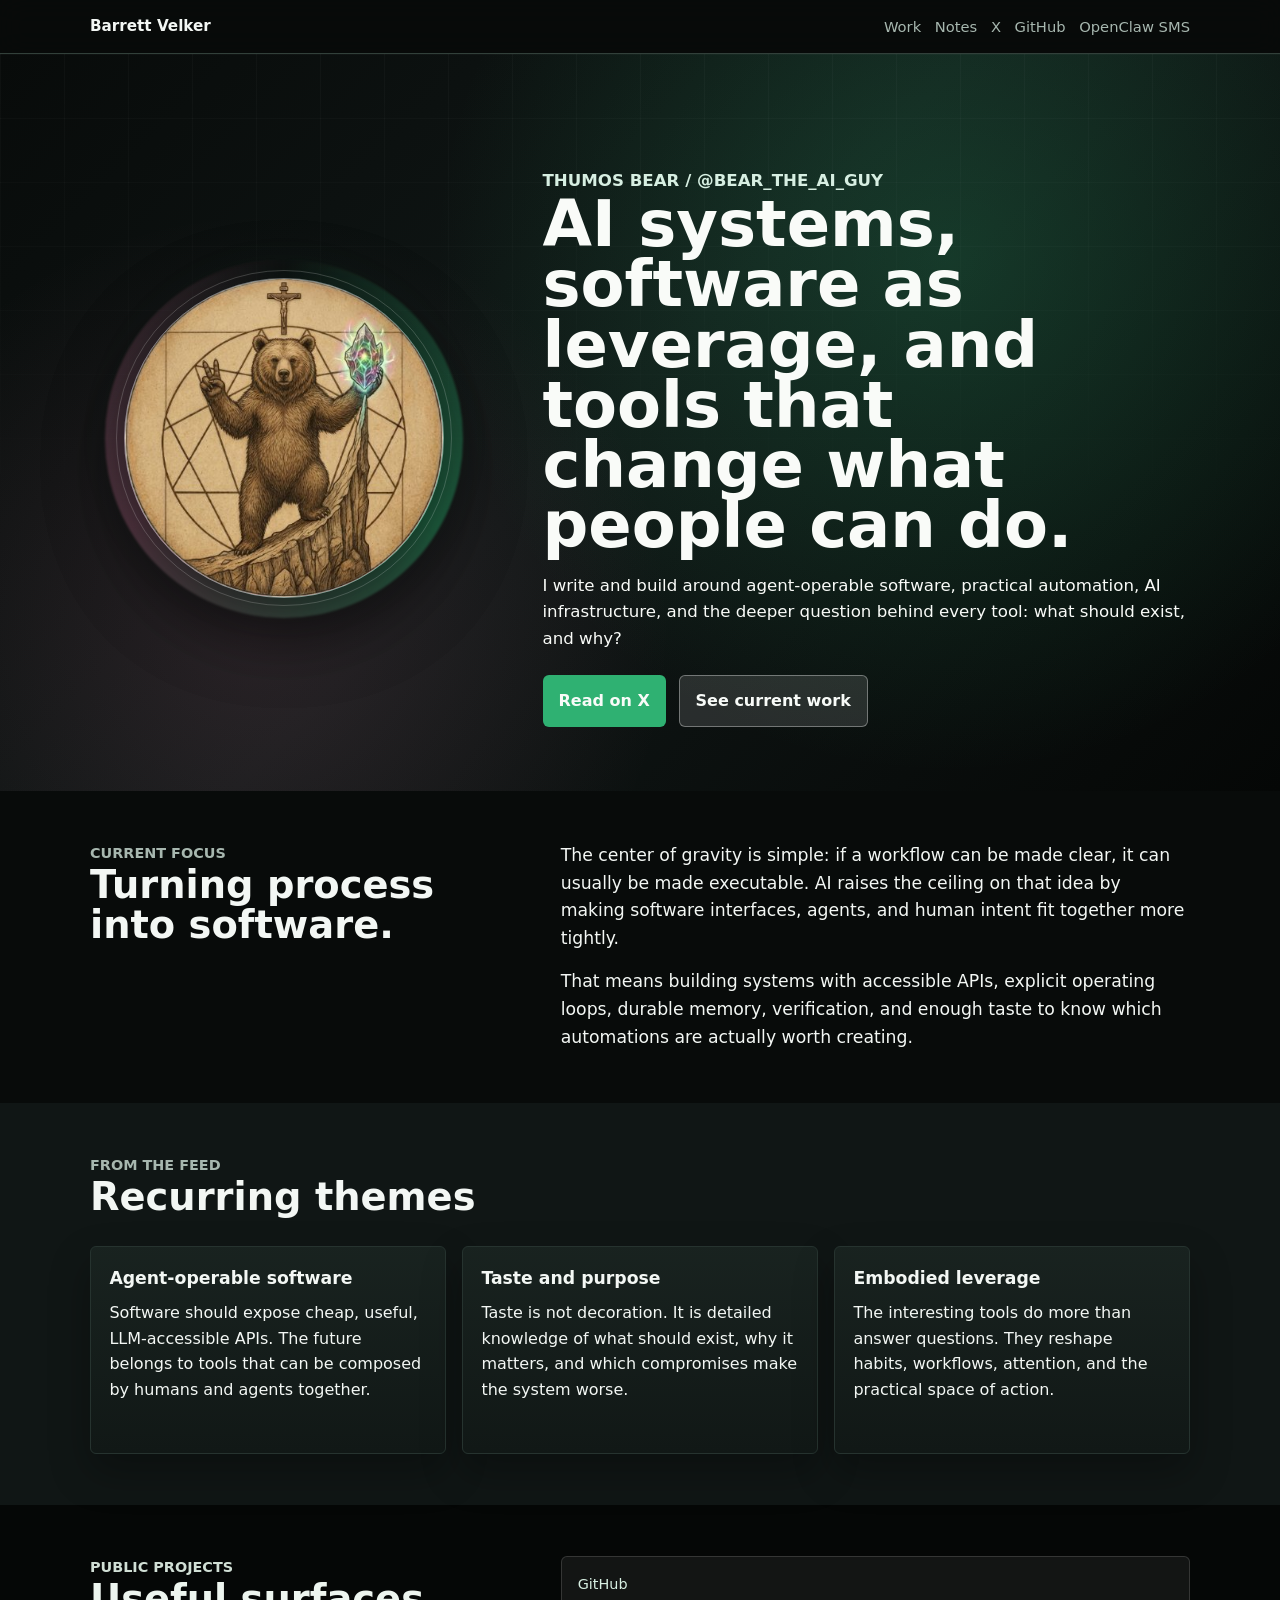
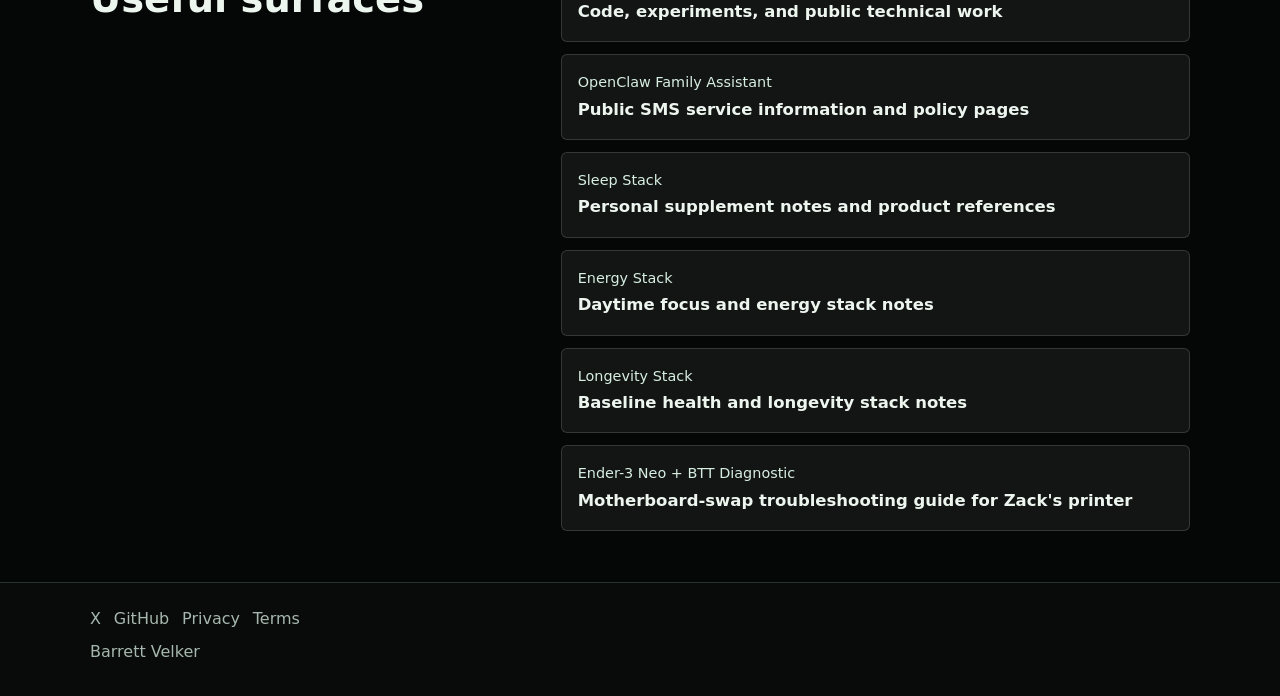
==== commit 9ad7c51c: "Add Ender-3 Neo BTT diagnostic page" ====
--- a/index.html
+++ b/index.html
@@ -141,6 +141,10 @@
               <span>Longevity Stack</span>
               <strong>Baseline health and longevity stack notes</strong>
             </a>
+            <a href="./ender-3-neo-btt-diagnostic.html">
+              <span>Ender-3 Neo + BTT Diagnostic</span>
+              <strong>Motherboard-swap troubleshooting guide for Zack's printer</strong>
+            </a>
           </div>
         </div>
       </section>
--- a/styles.css
+++ b/styles.css
@@ -619,6 +619,136 @@
   font-weight: 700;
 }
 
+.nav-copy-button {
+  font: inherit;
+  color: var(--accent);
+  background: transparent;
+  border: 0;
+  padding: 0;
+  cursor: pointer;
+  font-weight: 700;
+}
+
+.diagnostic-page .site-header {
+  background: rgba(244, 247, 244, 0.95);
+}
+
+.diagnostic-hero {
+  background:
+    linear-gradient(180deg, rgba(219, 236, 226, 0.94), rgba(244, 247, 244, 0.98)),
+    url("https://images.unsplash.com/photo-1634394367878-f6e5b7fb8566?auto=format&fit=crop&w=1600&q=80") center/cover no-repeat;
+}
+
+.diagnostic-hero-grid {
+  display: grid;
+  grid-template-columns: minmax(0, 1.15fr) minmax(18rem, 0.85fr);
+  gap: clamp(1.4rem, 4vw, 3rem);
+  align-items: end;
+}
+
+.copy-agent-card {
+  background: rgba(255, 255, 255, 0.94);
+  border: 1px solid var(--line);
+  border-radius: var(--radius);
+  padding: 1.15rem;
+  box-shadow: var(--shadow);
+}
+
+.copy-agent-card h2 {
+  margin: 0 0 0.45rem;
+  font-size: 1.15rem;
+}
+
+.copy-agent-card p {
+  margin: 0 0 1rem;
+  color: var(--muted);
+  font-size: 0.96rem;
+}
+
+.copy-agent-card .copy-status {
+  min-height: 1.4rem;
+  margin: 0.8rem 0 0;
+  color: var(--accent);
+  font-weight: 700;
+}
+
+.diagnostic-grid {
+  display: grid;
+  grid-template-columns: repeat(3, minmax(0, 1fr));
+  gap: 1rem;
+}
+
+.warning-panel {
+  border-color: rgba(143, 45, 86, 0.42);
+  background: #fff9fb;
+}
+
+.diagnostic-table td:first-child {
+  font-weight: 800;
+}
+
+.diagnostic-steps {
+  display: grid;
+  gap: 0.85rem;
+  margin: 0;
+  padding-left: 1.35rem;
+}
+
+.diagnostic-steps li {
+  padding-left: 0.25rem;
+}
+
+.agent-prompt {
+  margin: 0;
+  white-space: pre-wrap;
+  background: #111716;
+  color: #edf5ef;
+  border-radius: var(--radius);
+  padding: 1.1rem;
+  overflow-x: auto;
+  box-shadow: var(--shadow);
+}
+
+.agent-prompt code {
+  font-family: ui-monospace, SFMono-Regular, Consolas, "Liberation Mono", monospace;
+  font-size: 0.92rem;
+}
+
+.reference-list {
+  display: grid;
+  grid-template-columns: repeat(2, minmax(0, 1fr));
+  gap: 1rem;
+}
+
+.reference-list .panel {
+  box-shadow: none;
+}
+
+.reference-list a {
+  display: inline-block;
+  margin: 0.75rem 0.85rem 0 0;
+  color: var(--accent);
+  font-weight: 700;
+}
+
+@media (max-width: 900px) {
+  .diagnostic-grid {
+    grid-template-columns: repeat(2, minmax(0, 1fr));
+  }
+}
+
+@media (max-width: 760px) {
+  .diagnostic-hero-grid,
+  .diagnostic-grid,
+  .reference-list {
+    grid-template-columns: 1fr;
+  }
+
+  .copy-agent-card {
+    align-self: stretch;
+  }
+}
+
 .form-shell {
   display: grid;
   gap: 0.9rem;
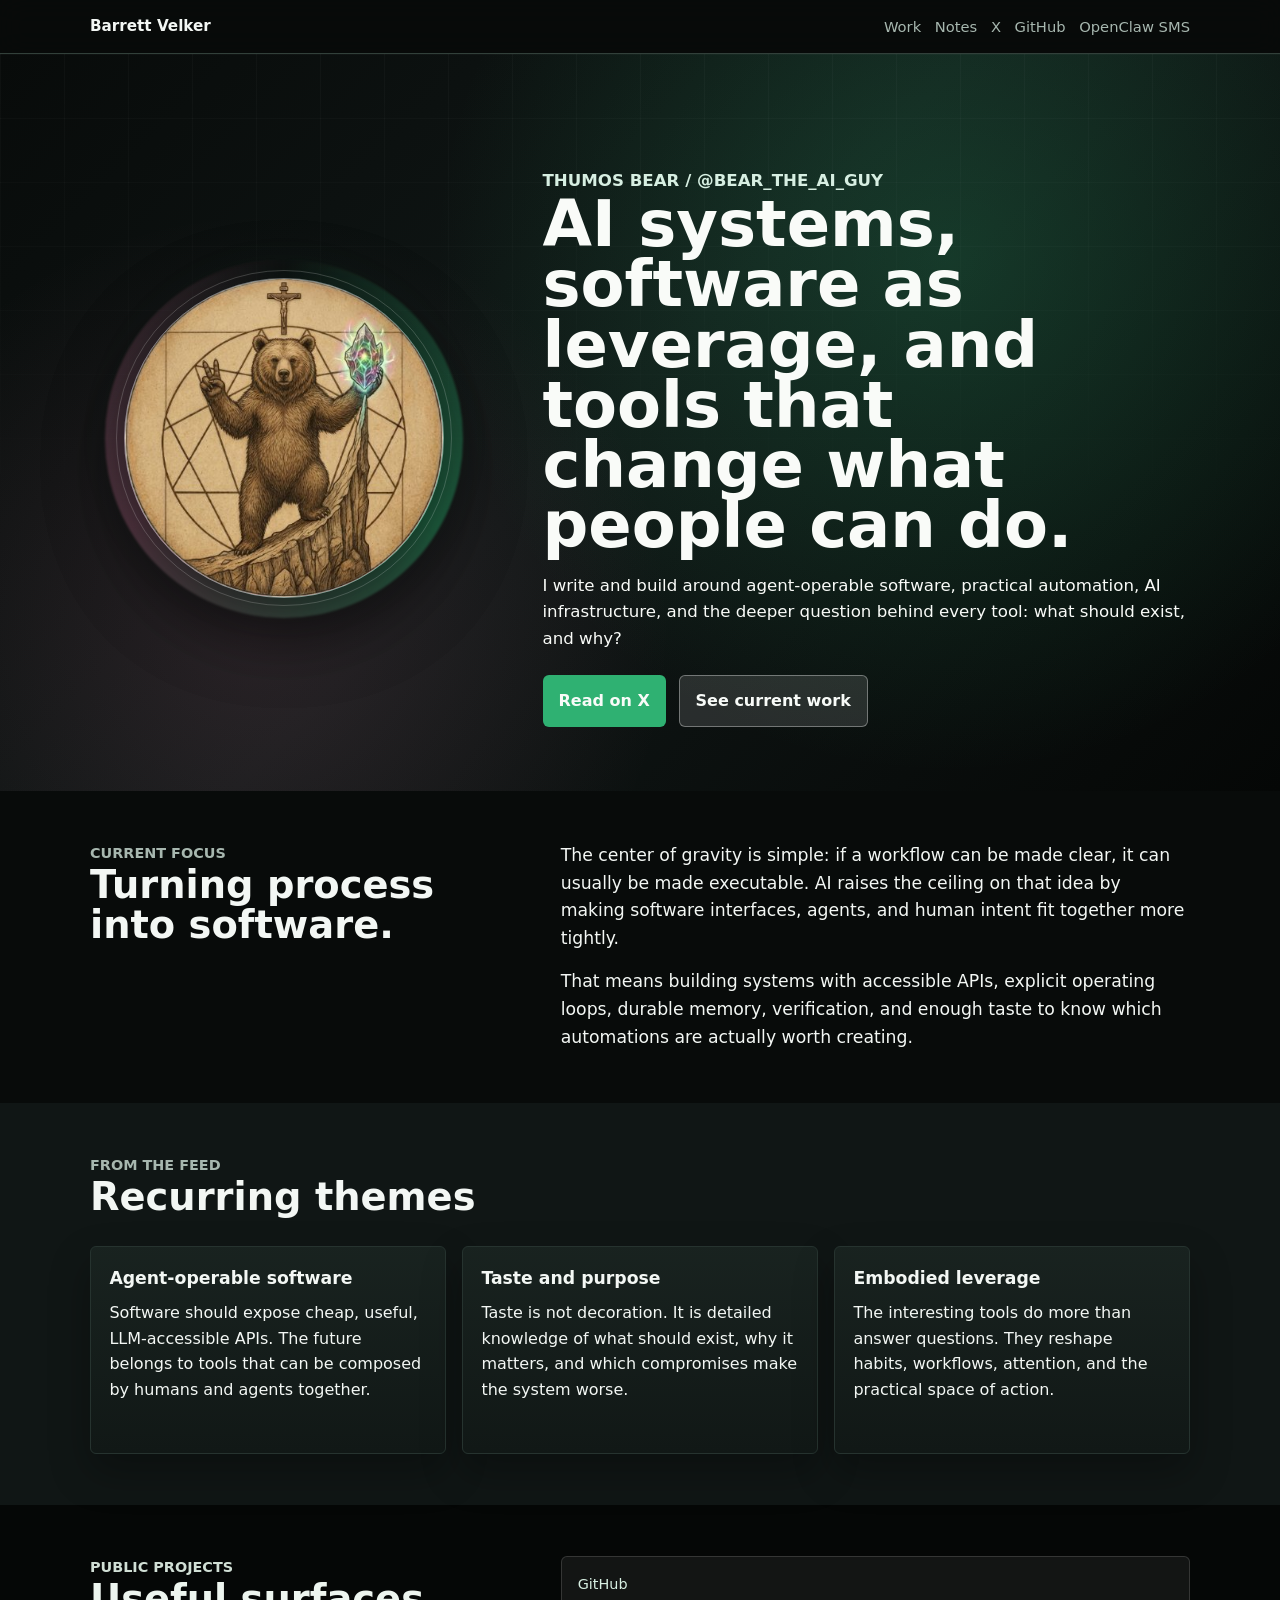
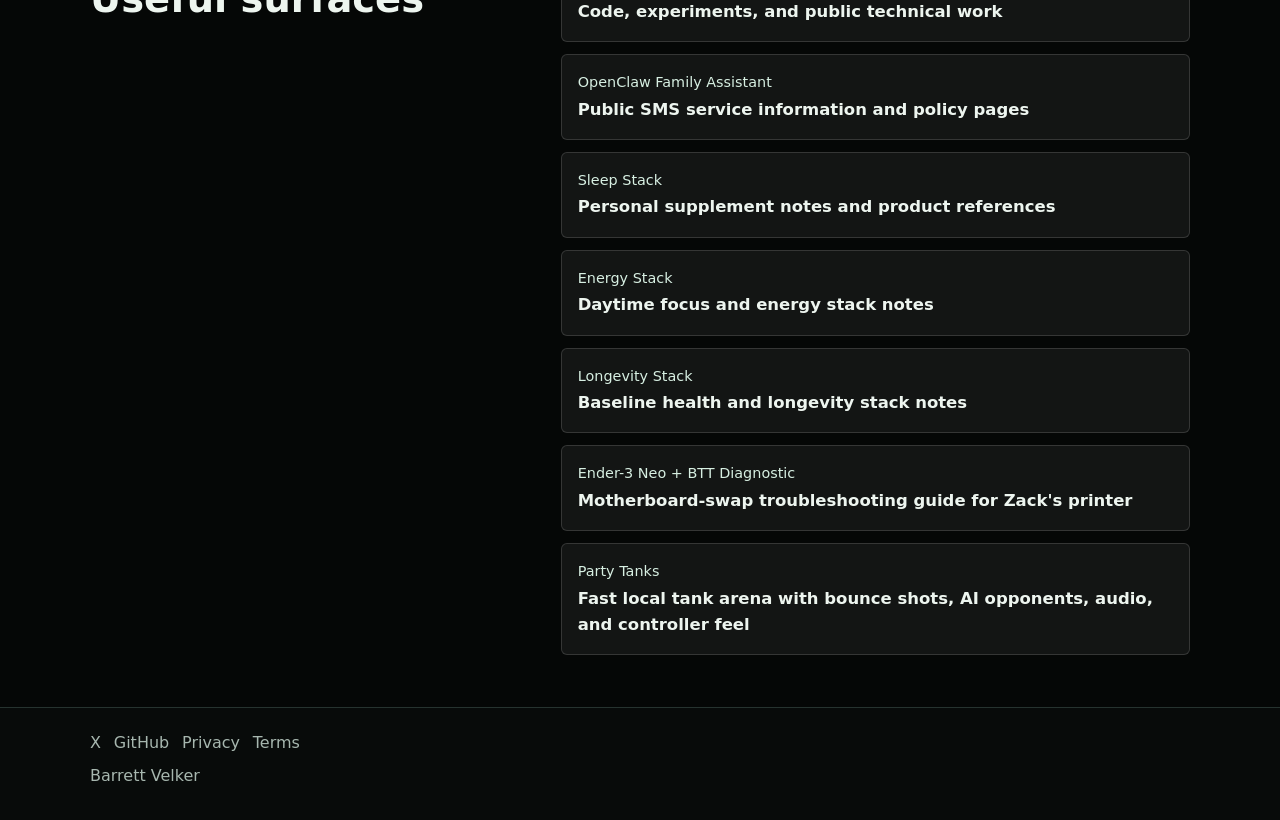
==== commit 8555123a: "Add Party Tanks browser game" ====
--- a/index.html
+++ b/index.html
@@ -145,6 +145,10 @@
               <span>Ender-3 Neo + BTT Diagnostic</span>
               <strong>Motherboard-swap troubleshooting guide for Zack's printer</strong>
             </a>
+            <a href="./party-tanks/">
+              <span>Party Tanks</span>
+              <strong>Fast local tank arena with bounce shots, AI opponents, audio, and controller feel</strong>
+            </a>
           </div>
         </div>
       </section>
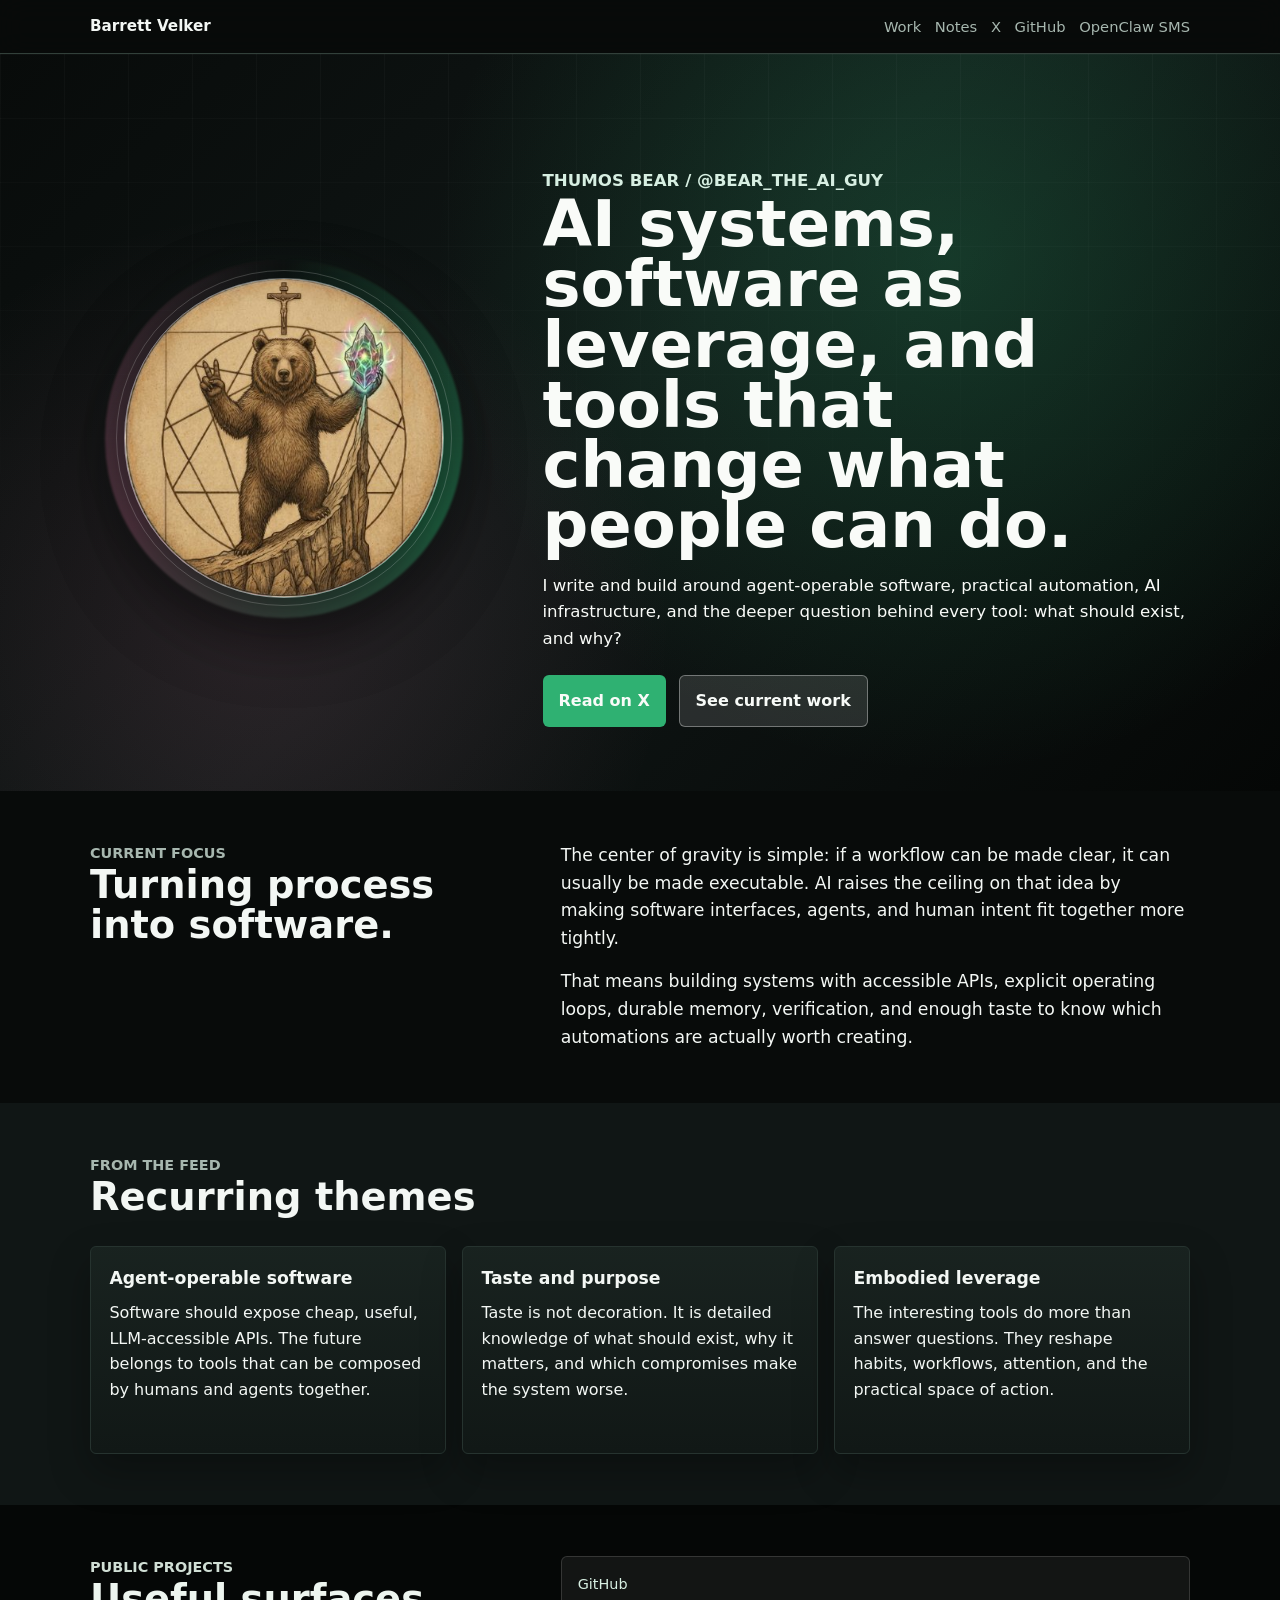
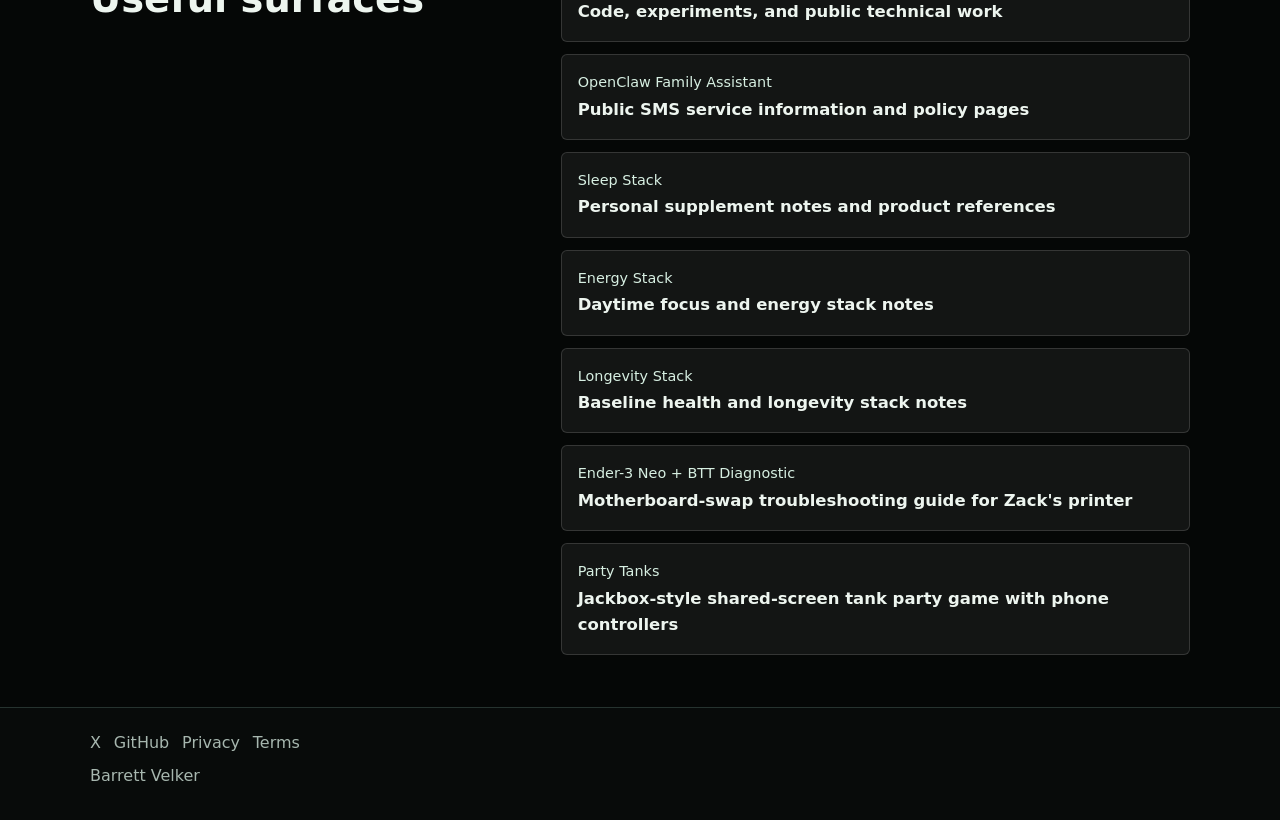
==== commit 0d81c1ce: "Replace Party Tanks placeholder with real app launcher" ====
--- a/index.html
+++ b/index.html
@@ -147,7 +147,7 @@
             </a>
             <a href="./party-tanks/">
               <span>Party Tanks</span>
-              <strong>Fast local tank arena with bounce shots, AI opponents, audio, and controller feel</strong>
+              <strong>Jackbox-style shared-screen tank party game with phone controllers</strong>
             </a>
           </div>
         </div>
